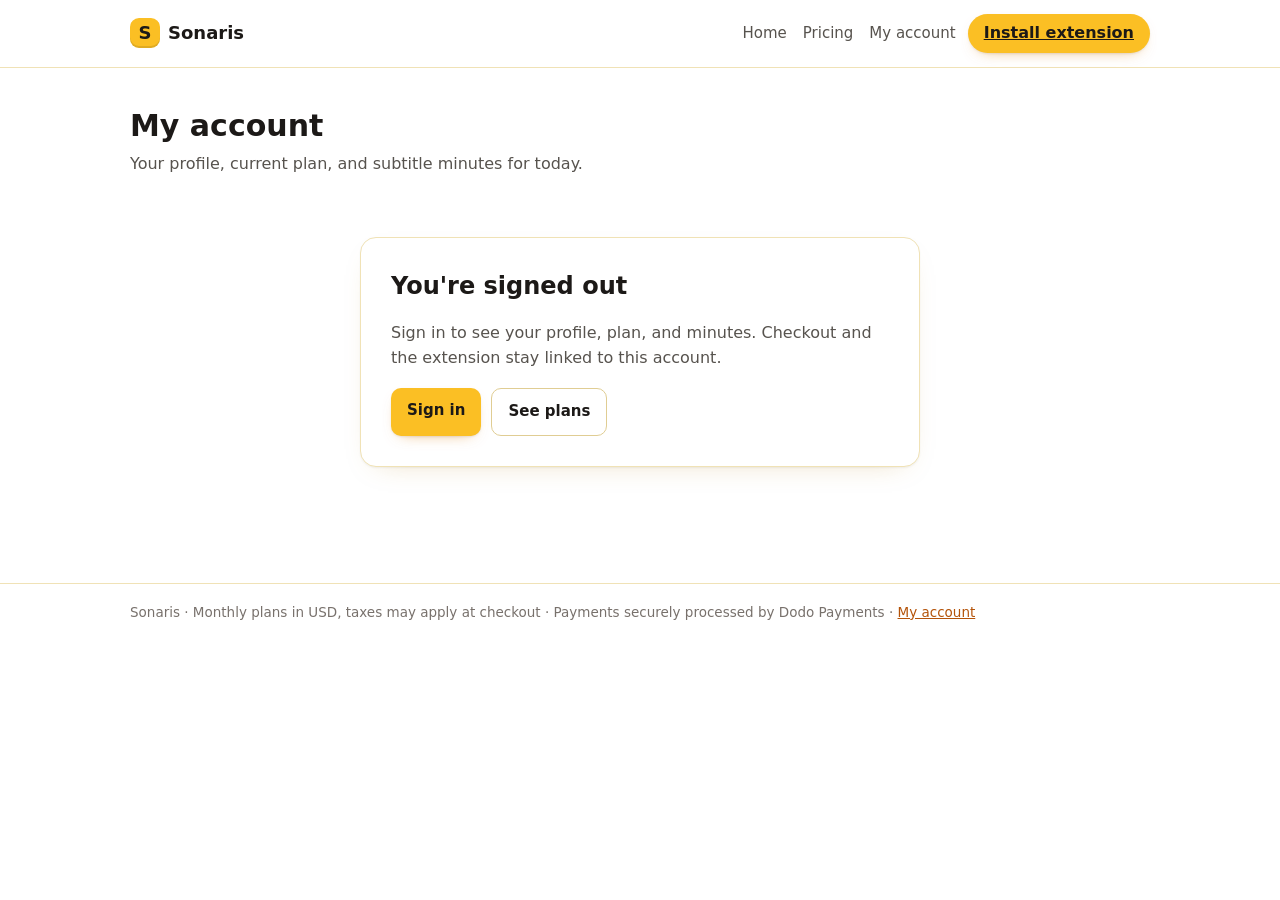
==== account.html @ 2a5b31e5 "responsive navbar" ====
<!doctype html>
<html lang="en">
<head>
  <meta charset="utf-8" />
  <meta name="viewport" content="width=device-width, initial-scale=1" />
  <title>Sonaris — My account</title>
  <meta name="description" content="Your Sonaris profile: name, email, current plan and subtitle minutes quota." />
  <link rel="stylesheet" href="styles.css" />
</head>
<body>
  <header class="site-head">
    <div class="wrap">
      <a class="brand" href="index.html"><span class="brand-mark">S</span>Sonaris</a>
      <nav id="site-nav" aria-label="Primary">
        <a href="index.html">Home</a>
        <a href="pricing.html">Pricing</a>
        <a href="account.html" aria-current="page">My account</a>
      </nav>
      <a data-webstore class="nav-cta" href="https://chromewebstore.google.com/" target="_blank" rel="noopener">Install extension</a>
      <button type="button" class="nav-toggle" data-nav-toggle aria-expanded="false" aria-controls="site-nav" aria-label="Open menu">
        <svg data-nav-icon-open width="20" height="20" viewBox="0 0 24 24" fill="none" stroke="currentColor" stroke-width="2" stroke-linecap="round" aria-hidden="true"><path d="M4 7h16M4 12h16M4 17h16"/></svg>
        <svg data-nav-icon-close width="20" height="20" viewBox="0 0 24 24" fill="none" stroke="currentColor" stroke-width="2" stroke-linecap="round" aria-hidden="true" hidden><path d="M6 6l12 12M18 6L6 18"/></svg>
      </button>
    </div>
  </header>

  <main class="wrap account">
    <section class="hero hero-narrow">
      <h1>My account</h1>
      <p>Your profile, current plan, and subtitle minutes for today.</p>
    </section>

    <div id="account-loading" class="plans-loading" aria-live="polite">
      <div class="spinner" aria-hidden="true"></div>
      <p>Loading your account…</p>
    </div>

    <!-- Signed out: gate before any profile renders. -->
    <section id="account-signedout" class="status-card" hidden>
      <h1>You're signed out</h1>
      <p>Sign in to see your profile, plan, and minutes. Checkout and the extension stay linked to this account.</p>
      <div class="actions">
        <a id="account-signin" class="btn btn-primary" href="signin.html">Sign in</a>
        <a class="btn btn-ghost" href="pricing.html">See plans</a>
      </div>
    </section>

    <div id="account-views" hidden>
      <!-- Profile: name, email, membership. Painted from the Supabase user. -->
      <section class="card account-profile" aria-label="Profile">
        <div class="account-identity">
          <span id="account-avatar" class="avatar" aria-hidden="true">S</span>
          <div>
            <h2 id="account-name">–</h2>
            <p id="account-email" class="account-email">–</p>
          </div>
          <span id="account-verified" class="pill" hidden></span>
        </div>
        <dl class="account-rows">
          <div>
            <dt>Member since</dt>
            <dd id="account-created">–</dd>
          </div>
          <div>
            <dt>User ID</dt>
            <dd><code id="account-id">–</code></dd>
          </div>
        </dl>
      </section>

      <!-- Plan: matched against the live catalog by name (same rule as
           pricing.js); falls back to the quota snapshot when offline. -->
      <section class="card" aria-label="Current plan">
        <p class="card-kicker">Current plan</p>
        <h2 id="plan-name">–</h2>
        <p id="plan-tagline" class="muted">–</p>
        <p id="plan-price" class="plan-price">–</p>
        <div class="actions">
          <a class="btn btn-primary" href="pricing.html">Manage plan</a>
          <a data-webstore class="btn btn-ghost" href="https://chromewebstore.google.com/" target="_blank" rel="noopener">Install extension</a>
        </div>
      </section>

      <!-- Quota: billed in whole subtitle seconds (see backend quota.py);
           shown here in minutes. Resets every 24 hours (UTC day). -->
      <section class="card" aria-label="Minutes usage">
        <p class="card-kicker">Minutes today</p>
        <div id="quota-body">
          <p class="quota-numbers"><strong id="quota-used">–</strong> of <span id="quota-limit">–</span> min used</p>
          <div class="quota-bar" role="progressbar" aria-label="Subtitle minutes used" aria-valuemin="0" aria-valuemax="100" aria-valuenow="0" id="quota-bar">
            <span id="quota-fill"></span>
          </div>
          <p id="quota-remaining" class="muted">–</p>
          <p class="muted small">Minutes reset every 24 hours. Silent stretches and failed sessions bill 0. High-Accuracy (pro engine) minutes bill 3x.</p>
        </div>
        <div id="quota-error" hidden>
          <p class="form-error">Usage couldn't load. Check your connection and try again.</p>
          <div class="actions">
            <button id="quota-retry" class="btn btn-ghost" type="button">Retry</button>
          </div>
        </div>
      </section>

      <section class="account-signout">
        <button id="account-signout" class="btn btn-ghost" type="button">Sign out</button>
      </section>
    </div>
  </main>

  <footer class="site-foot">
    <div class="wrap">
      Sonaris · Monthly plans in USD, taxes may apply at checkout ·
      Payments securely processed by Dodo Payments ·
      <a href="account.html">My account</a>
    </div>
  </footer>

  <script src="site-config.js"></script>
  <script src="auth.js"></script>
  <script src="account.js"></script>
  <script src="nav.js"></script>
</body>
</html>
---- styles.css ----
/* Sonaris site — soft light theme: warm white + honey yellow.
   No frameworks, no build step. All dynamic pages (pricing.js cards,
   sign-in, verify, success) share these tokens. */

:root {
  --bg: #ffffff;
  --bg-soft: #fffbeb;        /* amber-50: gentle tint for bands */
  --panel: #ffffff;
  --panel-raised: #fffbeb;
  --line: #f0e2b6;           /* soft honey border */
  --line-strong: #e0cd93;
  --text: #1c1917;           /* warm near-black for headings */
  --body: #57534e;           /* warm gray for body copy */
  --muted: #78716c;          /* secondary text only, 14px+ */
  --accent: #fbbf24;         /* honey yellow fills */
  --accent-hover: #f59e0b;
  --accent-ink: #1c1917;     /* dark text on honey: high contrast */
  --accent-text: #b45309;    /* amber-700: yellow-hue text that reads on white */
  --good: #15803d;
  --good-bg: #dcfce7;
  --good-ink: #14532d;
  --bad: #b91c1c;
  --radius: 14px;
  --max: 1060px;
  --shadow-card: 0 1px 2px rgba(28, 25, 23, 0.05), 0 10px 28px -18px rgba(180, 130, 20, 0.35);
}

* { box-sizing: border-box; }

body {
  margin: 0;
  background: var(--bg);
  color: var(--body);
  font-family: system-ui, -apple-system, "Segoe UI", sans-serif;
  line-height: 1.55;
}

h1, h2, h3 { color: var(--text); }

a { color: var(--accent-text); }
a:hover { color: #92400e; }

::selection { background: #fde68a; }

:focus-visible {
  outline: 3px solid var(--accent-hover);
  outline-offset: 2px;
  border-radius: 4px;
}

.wrap {
  max-width: var(--max);
  margin: 0 auto;
  padding: 0 20px;
}

/* ---- header ---- */
.site-head {
  background: rgba(255, 255, 255, 0.92);
  border-bottom: 1px solid var(--line);
}
.site-head .wrap {
  display: flex;
  align-items: center;
  gap: 12px;
  padding-top: 14px;
  padding-bottom: 14px;
}
.brand {
  font-weight: 700;
  font-size: 18px;
  color: var(--text);
  text-decoration: none;
}
.brand-mark {
  display: inline-flex;
  align-items: center;
  justify-content: center;
  width: 30px;
  height: 30px;
  border-radius: 9px;
  background: var(--accent);
  color: var(--accent-ink);
  font-weight: 800;
  margin-right: 8px;
  box-shadow: inset 0 -2px 0 rgba(28, 25, 23, 0.12);
}
.site-head nav {
  margin-left: auto;
  display: flex;
  align-items: center;
  gap: 16px;
}
.site-head nav a {
  color: var(--body);
  text-decoration: none;
  font-size: 15px;
}
.site-head nav a:hover { color: var(--text); }
/* Navbar store button (TransParrot-style: text links + one filled CTA).
   Reads as a button but stays an <a> so it works with no JS. The CTA
   lives outside <nav> so it stays pinned at the top on phones while the
   text links collapse into the hamburger menu. */
.site-head nav a.nav-cta,
.site-head a.nav-cta {
  background: var(--accent);
  color: var(--accent-ink);
  font-weight: 650;
  border-radius: 999px;
  padding: 7px 16px;
  box-shadow: 0 1px 2px rgba(28, 25, 23, 0.08), 0 6px 16px -10px rgba(217, 119, 6, 0.7);
  white-space: nowrap;
}
.site-head nav a.nav-cta:hover,
.site-head a.nav-cta:hover {
  background: var(--accent-hover);
  color: var(--accent-ink);
}
/* Hamburger toggle: desktop never shows it. */
.nav-toggle {
  display: none;
  align-items: center;
  justify-content: center;
  width: 40px;
  height: 40px;
  flex: none;
  background: var(--bg);
  border: 1px solid var(--line-strong);
  border-radius: 10px;
  color: var(--text);
  cursor: pointer;
}
.nav-toggle:hover {
  border-color: var(--accent-hover);
  background: var(--bg-soft);
}
.nav-toggle svg { display: block; }
@media (max-width: 767px) {
  /* Top row stays one line: brand | Install extension | hamburger.
     The text links drop into a full-width stacked panel when open. */
  .site-head .wrap { flex-wrap: wrap; gap: 10px 12px; }
  .site-head .brand { font-size: 16px; margin-right: auto; }
  .site-head a.nav-cta {
    margin-left: auto;
    font-size: 14px;
    padding: 7px 12px;
  }
  .nav-toggle { display: inline-flex; }
  .site-head nav {
    display: none;
    flex-basis: 100%;
    flex-direction: column;
    align-items: stretch;
    gap: 0;
    margin: 0;
    border-top: 1px solid var(--line);
  }
  .site-head nav.is-open { display: flex; }
  .site-head nav a {
    padding: 10px 2px;
    border-bottom: 1px solid var(--line);
  }
}

/* ---- hero ---- */
.hero {
  padding: 56px 0 8px;
  max-width: 640px;
}
.hero h1 {
  font-size: 34px;
  line-height: 1.2;
  margin: 0 0 12px;
  font-weight: 750;
}
.hero p {
  color: var(--body);
  margin: 0 0 8px;
  font-size: 17px;
}
.billing-note {
  display: inline-block;
  margin-top: 10px;
  font-size: 14px;
  color: var(--accent-text);
  background: var(--bg-soft);
  border: 1px solid var(--line);
  border-radius: 999px;
  padding: 4px 14px;
}

/* ---- plans ---- */
.plans {
  display: grid;
  grid-template-columns: repeat(3, 1fr);
  gap: 18px;
  padding: 32px 0 8px;
}
@media (max-width: 760px) {
  .plans { grid-template-columns: 1fr; }
}
.plan {
  background: var(--panel);
  border: 1px solid var(--line);
  border-radius: var(--radius);
  box-shadow: var(--shadow-card);
  padding: 24px;
  display: flex;
  flex-direction: column;
  position: relative;
}
.plan.featured {
  background: var(--panel-raised);
  border-color: var(--accent-hover);
  border-width: 2px;
}
.plan-flag {
  position: absolute;
  top: -13px;
  left: 20px;
  background: var(--accent);
  color: var(--accent-ink);
  font-size: 12.5px;
  font-weight: 700;
  border-radius: 999px;
  padding: 2px 12px;
}
/* Signed-in account's current plan: same flag treatment, green tint. */
.plan.is-current {
  border-color: var(--good);
  border-width: 2px;
}
.plan-flag--current {
  background: var(--good-bg);
  color: var(--good-ink);
}
/* Disabled plan buttons (current plan, unavailable downgrades,
   unconnected checkout): same ghost look, no pointer. */
.plan .cta .btn:disabled {
  opacity: 0.55;
  cursor: not-allowed;
}

/* ---- dynamic plans loading / error ---- */
/* Author display rules (flex below) beat the UA `[hidden] -> display:none`
   mapping, so enforce it: hidden must always hide. */
[hidden] {
  display: none !important;
}
.plans-loading {
  display: flex;
  align-items: center;
  gap: 12px;
  color: var(--muted);
  padding: 32px 0 8px;
}
.plans-loading p { margin: 0; }
#plans-error { margin-top: 32px; }
.plan h2 {
  margin: 0;
  font-size: 20px;
}
.plan .price {
  margin: 10px 0 2px;
  font-size: 30px;
  font-weight: 750;
  color: var(--text);
}
.plan .price small {
  font-size: 14px;
  font-weight: 400;
  color: var(--muted);
}
.plan .tagline {
  color: var(--body);
  font-size: 14.5px;
  margin: 0 0 14px;
}
.plan ul {
  list-style: none;
  margin: 0 0 20px;
  padding: 0;
  font-size: 14.5px;
}
.plan li {
  padding: 6px 0 6px 26px;
  position: relative;
  border-top: 1px solid var(--line);
}
.plan li::before {
  content: "✓";
  position: absolute;
  left: 6px;
  color: var(--good);
  font-weight: 700;
}
.plan li.dim { color: var(--muted); }
.plan li.dim::before {
  content: "–";
  color: var(--muted);
}
.plan .cta { margin-top: auto; }

/* ---- buttons ---- */
.btn {
  display: block;
  text-align: center;
  border-radius: 10px;
  padding: 11px 16px;
  font-size: 15px;
  font-weight: 650;
  text-decoration: none;
  cursor: pointer;
  border: 1px solid transparent;
  width: 100%;
}
.btn-primary {
  background: var(--accent);
  color: var(--accent-ink);
  border: none;
  box-shadow: 0 1px 2px rgba(28, 25, 23, 0.08), 0 6px 16px -10px rgba(217, 119, 6, 0.7);
}
.btn-primary:hover { background: var(--accent-hover); }
.btn-primary:disabled {
  opacity: 0.55;
  cursor: wait;
}
.btn-ghost {
  background: var(--bg);
  color: var(--text);
  border-color: var(--line-strong);
}
.btn-ghost:hover { border-color: var(--accent-hover); background: var(--bg-soft); }
/* Google sign-in: brand icon + label centered as one row. The SVG file
   carries width/height attributes, so pin the rendered size here. */
.btn-google {
  display: flex;
  align-items: center;
  justify-content: center;
  gap: 10px;
}
.btn-google img {
  width: 18px;
  height: 18px;
  flex: none;
}

/* ---- account bar (pricing) ---- */
.account-bar {
  display: flex;
  align-items: center;
  gap: 12px;
  background: var(--bg-soft);
  border: 1px solid var(--line);
  border-radius: 12px;
  padding: 10px 16px;
  margin-top: 18px;
  font-size: 14.5px;
  color: var(--body);
}
.account-bar a {
  margin-left: auto;
  font-weight: 650;
  white-space: nowrap;
}

/* ---- auth form (sign-in page) ---- */
.field {
  display: block;
  margin: 0 0 14px;
}
.field span {
  display: block;
  font-size: 13.5px;
  font-weight: 600;
  color: var(--body);
  margin-bottom: 6px;
}
.field input {
  width: 100%;
  background: var(--bg);
  border: 1px solid var(--line-strong);
  border-radius: 10px;
  padding: 11px 12px;
  color: var(--text);
  font-size: 15px;
}
.field input:focus {
  outline: none;
  border-color: var(--accent-hover);
  box-shadow: 0 0 0 3px rgba(251, 191, 36, 0.35);
}
.field input:disabled {
  opacity: 0.5;
}
#signin-name-row {
  display: grid;
  grid-template-columns: 1fr 1fr;
  gap: 12px;
}
.form-error {
  color: var(--bad);
  font-size: 14px;
  margin: 0 0 14px;
}
.switch-line {
  margin-top: 16px;
  font-size: 14.5px;
  color: var(--body);
}
.linklike {
  background: none;
  border: none;
  padding: 0;
  color: var(--accent-text);
  font-size: inherit;
  font-weight: 650;
  cursor: pointer;
}
#signin-subtitle { margin-top: -6px; color: var(--body); }

/* ---- fine print / faq ---- */
.fineprint {
  color: var(--body);
  font-size: 14px;
  padding: 18px 0 8px;
}
.fineprint h2, .faq h2 {
  color: var(--text);
  font-size: 19px;
  margin: 26px 0 8px;
}
.faq details {
  border-top: 1px solid var(--line);
  padding: 10px 0;
}
.faq details:last-child { border-bottom: 1px solid var(--line); }
.faq summary {
  cursor: pointer;
  font-weight: 600;
  color: var(--text);
}
.faq p {
  color: var(--body);
  font-size: 14.5px;
  margin: 6px 0 4px;
}

.site-foot {
  border-top: 1px solid var(--line);
  margin-top: 36px;
  padding: 18px 0 30px;
  color: var(--muted);
  font-size: 13.5px;
}

/* ---- status cards (verify / success pages) ---- */
.status-card {
  background: var(--panel);
  border: 1px solid var(--line);
  border-radius: 16px;
  box-shadow: var(--shadow-card);
  padding: 30px;
  margin: 56px auto;
  max-width: 560px;
}
.status-card h1 {
  font-size: 24px;
  margin: 0 0 10px;
}
.status-card p { color: var(--body); }
.status-card .ok { color: var(--good); font-weight: 700; }
.status-card .err { color: var(--bad); font-weight: 700; }
.status-card .actions {
  display: flex;
  gap: 10px;
  margin-top: 18px;
  flex-wrap: wrap;
}
.status-card .actions .btn { width: auto; }
.spinner {
  width: 26px;
  height: 26px;
  border-radius: 50%;
  border: 3px solid var(--line);
  border-top-color: var(--accent-hover);
  animation: spin 0.9s linear infinite;
  margin: 6px 0 12px;
}
@media (prefers-reduced-motion: reduce) {
  .spinner { animation: none; }
}
@keyframes spin { to { transform: rotate(360deg); } }
code.addr {
  display: block;
  background: var(--bg-soft);
  border: 1px solid var(--line);
  border-radius: 8px;
  padding: 8px 10px;
  margin-top: 10px;
  word-break: break-all;
  color: var(--text);
  font-size: 13px;
}

/* ---- account page ---- */
.account {
  padding-bottom: 24px;
}
.hero-narrow {
  padding: 40px 0 4px;
}
.hero-narrow h1 {
  font-size: 30px;
  margin: 0 0 8px;
}
.hero-narrow p {
  margin: 0;
  font-size: 16px;
}
.card {
  background: var(--panel);
  border: 1px solid var(--line);
  border-radius: var(--radius);
  box-shadow: var(--shadow-card);
  padding: 22px 24px;
  margin-top: 18px;
}
.card h2 {
  margin: 0;
  font-size: 21px;
}
.card-kicker {
  margin: 0 0 6px;
  font-size: 12.5px;
  font-weight: 700;
  letter-spacing: 0.04em;
  text-transform: uppercase;
  color: var(--accent-text);
}
.card .actions {
  display: flex;
  gap: 10px;
  margin-top: 16px;
  flex-wrap: wrap;
}
.card .actions .btn { width: auto; }
.muted { color: var(--muted); }
.small { font-size: 13.5px; }
.account-identity {
  display: flex;
  align-items: center;
  gap: 14px;
}
.account-identity h2 { overflow-wrap: anywhere; }
.account-email {
  margin: 2px 0 0;
  color: var(--body);
  font-size: 14.5px;
  overflow-wrap: anywhere;
}
.avatar {
  flex: none;
  display: inline-flex;
  align-items: center;
  justify-content: center;
  width: 52px;
  height: 52px;
  border-radius: 50%;
  background: var(--accent);
  color: var(--accent-ink);
  font-size: 22px;
  font-weight: 800;
  box-shadow: inset 0 -2px 0 rgba(28, 25, 23, 0.12);
}
.pill {
  margin-left: auto;
  flex: none;
  font-size: 12.5px;
  font-weight: 700;
  border-radius: 999px;
  padding: 3px 12px;
  border: 1px solid var(--line-strong);
  color: var(--body);
  background: var(--bg-soft);
  white-space: nowrap;
}
.pill-ok {
  background: var(--good-bg);
  border-color: var(--good-bg);
  color: var(--good-ink);
}
.pill-warn {
  background: #fef3c7;
  border-color: #f0e2b6;
  color: #92400e;
}
.account-rows {
  margin: 16px 0 0;
  padding: 0;
  border-top: 1px solid var(--line);
}
.account-rows > div {
  display: flex;
  gap: 12px;
  padding: 10px 0;
  border-bottom: 1px solid var(--line);
}
.account-rows dt {
  flex: none;
  width: 130px;
  font-size: 13.5px;
  font-weight: 600;
  color: var(--body);
}
.account-rows dd {
  margin: 0;
  font-size: 14.5px;
  color: var(--text);
  overflow-wrap: anywhere;
  min-width: 0;
}
.account-rows dd code {
  font-size: 12.5px;
  word-break: break-all;
}
.plan-price {
  margin: 8px 0 0;
  font-size: 17px;
  font-weight: 700;
  color: var(--text);
}
.quota-numbers {
  font-size: 17px;
  color: var(--body);
  margin: 0 0 12px;
}
.quota-numbers strong {
  font-size: 30px;
  font-weight: 750;
  color: var(--text);
}
.quota-bar {
  height: 10px;
  border-radius: 999px;
  background: var(--bg-soft);
  border: 1px solid var(--line);
  overflow: hidden;
}
.quota-bar > span {
  display: block;
  height: 100%;
  width: 0;
  border-radius: 999px;
  background: var(--accent);
  transition: width 0.4s ease;
}
.quota-bar > span.quota-fill--low { background: var(--bad); }
.quota-low { color: var(--bad); font-weight: 600; }
.account-signout {
  margin-top: 22px;
}
.account-signout .btn { width: auto; }
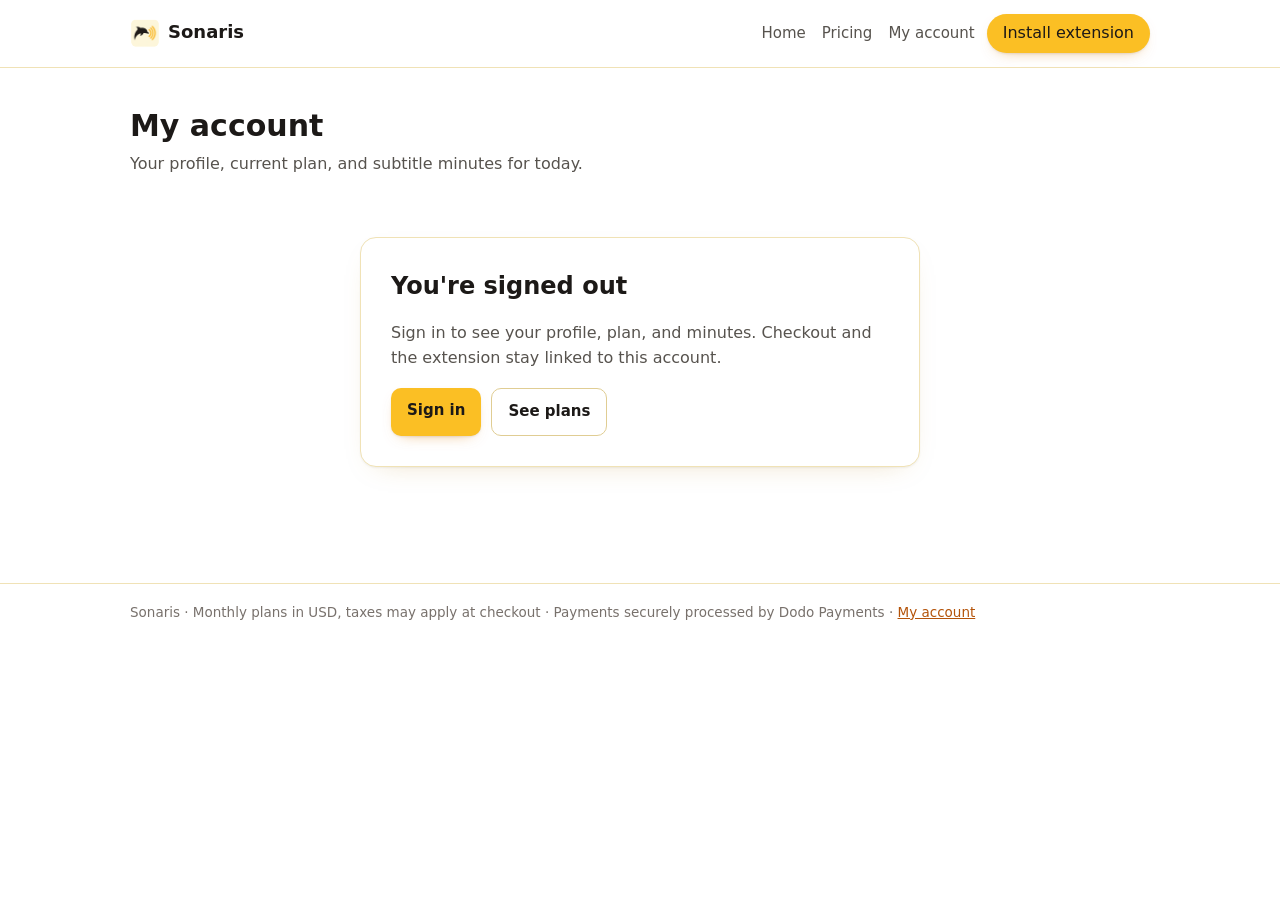
==== commit b0bfd995: "Added logo" ====
--- a/account.html
+++ b/account.html
@@ -2,27 +2,15 @@
 <html lang="en">
 <head>
   <meta charset="utf-8" />
+  <link rel="icon" type="image/png" href="icons/favicon.png" />
   <meta name="viewport" content="width=device-width, initial-scale=1" />
   <title>Sonaris — My account</title>
   <meta name="description" content="Your Sonaris profile: name, email, current plan and subtitle minutes quota." />
   <link rel="stylesheet" href="styles.css" />
 </head>
 <body>
-  <header class="site-head">
-    <div class="wrap">
-      <a class="brand" href="index.html"><span class="brand-mark">S</span>Sonaris</a>
-      <nav id="site-nav" aria-label="Primary">
-        <a href="index.html">Home</a>
-        <a href="pricing.html">Pricing</a>
-        <a href="account.html" aria-current="page">My account</a>
-      </nav>
-      <a data-webstore class="nav-cta" href="https://chromewebstore.google.com/" target="_blank" rel="noopener">Install extension</a>
-      <button type="button" class="nav-toggle" data-nav-toggle aria-expanded="false" aria-controls="site-nav" aria-label="Open menu">
-        <svg data-nav-icon-open width="20" height="20" viewBox="0 0 24 24" fill="none" stroke="currentColor" stroke-width="2" stroke-linecap="round" aria-hidden="true"><path d="M4 7h16M4 12h16M4 17h16"/></svg>
-        <svg data-nav-icon-close width="20" height="20" viewBox="0 0 24 24" fill="none" stroke="currentColor" stroke-width="2" stroke-linecap="round" aria-hidden="true" hidden><path d="M6 6l12 12M18 6L6 18"/></svg>
-      </button>
-    </div>
-  </header>
+  <site-header active="account"></site-header>
+  <noscript><header class="site-head"><div class="wrap"><a class="brand" href="index.html"><img class="brand-mark" src="icons/logo-mark.png" alt="" aria-hidden="true" />Sonaris</a><nav id="site-nav-noscript" aria-label="Primary"><a href="index.html">Home</a> <a href="pricing.html">Pricing</a> <a href="account.html">My account</a></nav></div></header></noscript>
 
   <main class="wrap account">
     <section class="hero hero-narrow">
@@ -101,21 +89,27 @@
         </div>
       </section>
 
+      <!-- Security: password reset over Supabase email link. -->
+      <section class="card" aria-label="Security">
+        <p class="card-kicker">Security</p>
+        <h2>Password</h2>
+        <p class="muted">We'll email you a secure link to set a new password. It expires soon — use it promptly.</p>
+        <p id="account-reset-msg" class="muted" hidden></p>
+        <div class="actions">
+          <button id="account-reset" class="btn btn-ghost" type="button">Reset password</button>
+        </div>
+      </section>
+
       <section class="account-signout">
         <button id="account-signout" class="btn btn-ghost" type="button">Sign out</button>
       </section>
     </div>
   </main>
 
-  <footer class="site-foot">
-    <div class="wrap">
-      Sonaris · Monthly plans in USD, taxes may apply at checkout ·
-      Payments securely processed by Dodo Payments ·
-      <a href="account.html">My account</a>
-    </div>
-  </footer>
+  <site-footer variant="billing-full"></site-footer>
 
   <script src="site-config.js"></script>
+  <script src="components.js"></script>
   <script src="auth.js"></script>
   <script src="account.js"></script>
   <script src="nav.js"></script>
--- a/styles.css
+++ b/styles.css
@@ -73,17 +73,13 @@
   text-decoration: none;
 }
 .brand-mark {
-  display: inline-flex;
-  align-items: center;
-  justify-content: center;
+  display: inline-block;
   width: 30px;
   height: 30px;
   border-radius: 9px;
-  background: var(--accent);
-  color: var(--accent-ink);
-  font-weight: 800;
+  object-fit: cover;
   margin-right: 8px;
-  box-shadow: inset 0 -2px 0 rgba(28, 25, 23, 0.12);
+  vertical-align: middle;
 }
 .site-head nav {
   margin-left: auto;
@@ -105,11 +101,12 @@
 .site-head a.nav-cta {
   background: var(--accent);
   color: var(--accent-ink);
-  font-weight: 650;
+  font-weight: 500;
   border-radius: 999px;
   padding: 7px 16px;
   box-shadow: 0 1px 2px rgba(28, 25, 23, 0.08), 0 6px 16px -10px rgba(217, 119, 6, 0.7);
   white-space: nowrap;
+  text-decoration: none;
 }
 .site-head nav a.nav-cta:hover,
 .site-head a.nav-cta:hover {
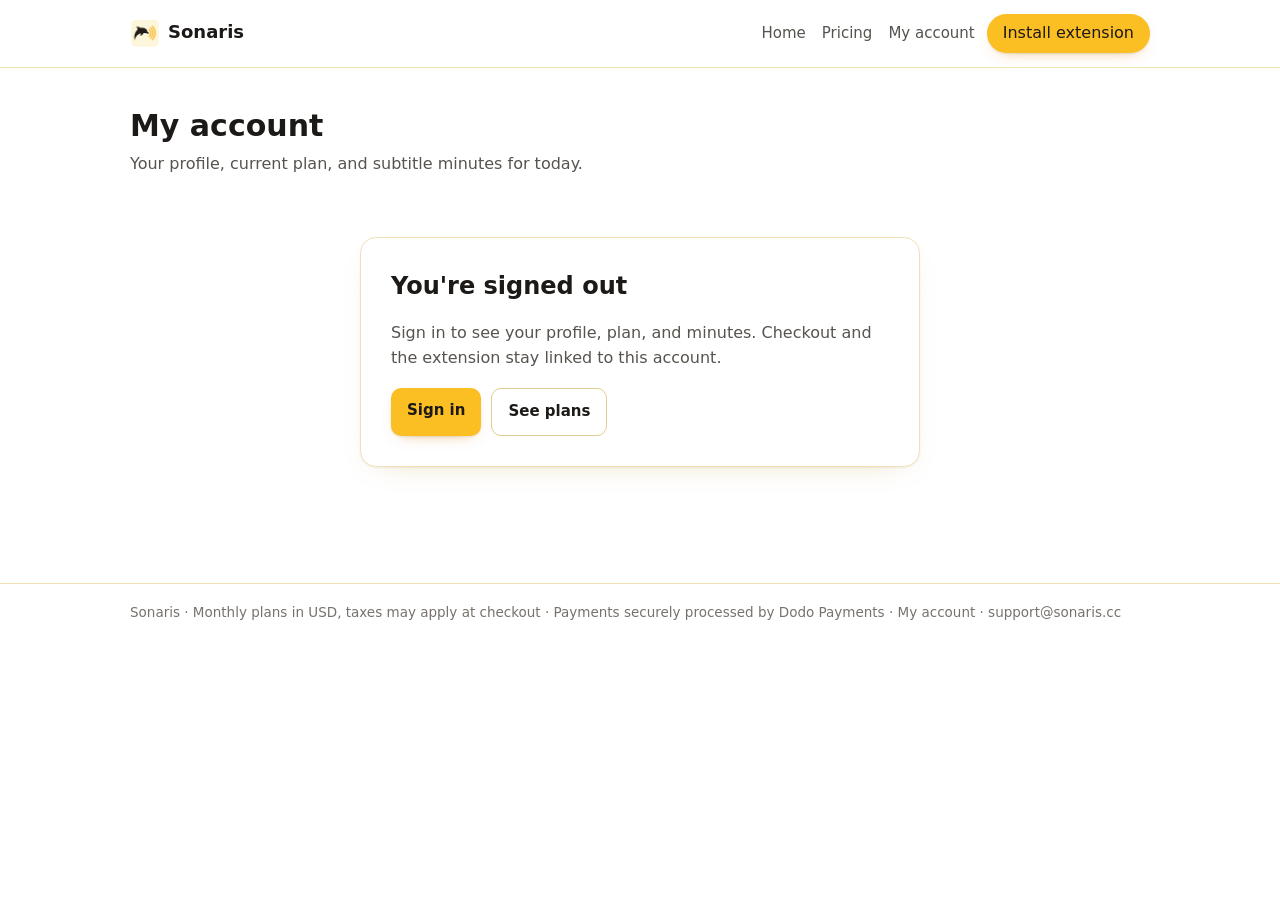
==== commit a85d712d: "Updated logo" ====
--- a/account.html
+++ b/account.html
@@ -10,7 +10,7 @@
 </head>
 <body>
   <site-header active="account"></site-header>
-  <noscript><header class="site-head"><div class="wrap"><a class="brand" href="index.html"><img class="brand-mark" src="icons/logo-mark.png" alt="" aria-hidden="true" />Sonaris</a><nav id="site-nav-noscript" aria-label="Primary"><a href="index.html">Home</a> <a href="pricing.html">Pricing</a> <a href="account.html">My account</a></nav></div></header></noscript>
+  <noscript><header class="site-head"><div class="wrap"><a class="brand" href="index.html"><img class="brand-mark" src="icons/logo.png" alt="" aria-hidden="true" />Sonaris</a><nav id="site-nav-noscript" aria-label="Primary"><a href="index.html">Home</a> <a href="pricing.html">Pricing</a> <a href="account.html">My account</a></nav></div></header></noscript>
 
   <main class="wrap account">
     <section class="hero hero-narrow">
--- a/styles.css
+++ b/styles.css
@@ -450,6 +450,15 @@
   color: var(--muted);
   font-size: 13.5px;
 }
+/* Footer links mirror the landing footer's Tailwind styling
+   (text-stone-500, no underline, hover:text-cocoa): --muted is
+   #78716c (stone-500) and --text is #1c1917 (cocoa). Needed because
+   these pages load styles.css, not the Tailwind CDN. */
+.site-foot a {
+  color: var(--muted);
+  text-decoration: none;
+}
+.site-foot a:hover { color: var(--text); }
 
 /* ---- status cards (verify / success pages) ---- */
 .status-card {
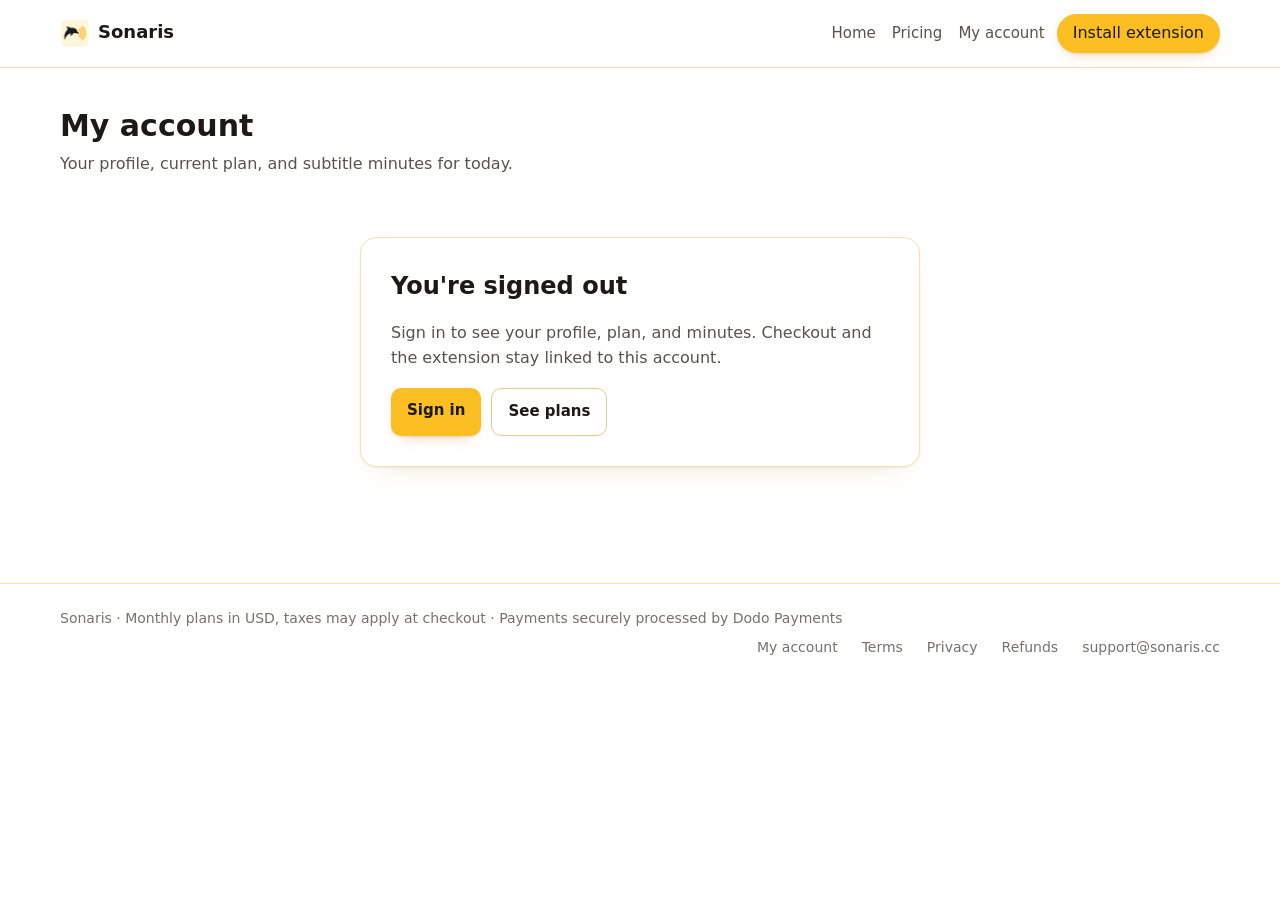
==== commit 375cee37: "added tab logo" ====
--- a/account.html
+++ b/account.html
@@ -2,10 +2,11 @@
 <html lang="en">
 <head>
   <meta charset="utf-8" />
-  <link rel="icon" type="image/png" href="icons/favicon.png" />
+  <link rel="icon" type="image/png" sizes="128x128" href="icons/favicon.png?v=2" />
   <meta name="viewport" content="width=device-width, initial-scale=1" />
   <title>Sonaris — My account</title>
   <meta name="description" content="Your Sonaris profile: name, email, current plan and subtitle minutes quota." />
+  <meta name="robots" content="noindex, nofollow" />
   <link rel="stylesheet" href="styles.css" />
 </head>
 <body>
@@ -65,8 +66,10 @@
         <p id="plan-price" class="plan-price">–</p>
         <div class="actions">
           <a class="btn btn-primary" href="pricing.html">Manage plan</a>
+          <button id="plan-portal" class="btn btn-ghost" type="button" hidden>Manage subscription</button>
           <a data-webstore class="btn btn-ghost" href="https://chromewebstore.google.com/" target="_blank" rel="noopener">Install extension</a>
         </div>
+        <p id="plan-portal-msg" class="muted" hidden></p>
       </section>
 
       <!-- Quota: billed in whole subtitle seconds (see backend quota.py);
--- a/styles.css
+++ b/styles.css
@@ -21,7 +21,7 @@
   --good-ink: #14532d;
   --bad: #b91c1c;
   --radius: 14px;
-  --max: 1060px;
+  --max: 1200px; /* match the landing page's max-w-6xl */
   --shadow-card: 0 1px 2px rgba(28, 25, 23, 0.05), 0 10px 28px -18px rgba(180, 130, 20, 0.35);
 }
 
@@ -94,9 +94,10 @@
 }
 .site-head nav a:hover { color: var(--text); }
 /* Navbar store button (TransParrot-style: text links + one filled CTA).
-   Reads as a button but stays an <a> so it works with no JS. The CTA
-   lives outside <nav> so it stays pinned at the top on phones while the
-   text links collapse into the hamburger menu. */
+   Reads as a button but stays an <a> so it works with no JS. Desktop
+   shows the pinned top-row button; on phones that button hides and the
+   duplicate inside <nav> shows instead, so Install extension lives
+   only in the hamburger menu. */
 .site-head nav a.nav-cta,
 .site-head a.nav-cta {
   background: var(--accent);
@@ -113,6 +114,8 @@
   background: var(--accent-hover);
   color: var(--accent-ink);
 }
+/* In-nav duplicate: desktop uses the pinned top-row button. */
+.site-head nav a.nav-cta { display: none; }
 /* Hamburger toggle: desktop never shows it. */
 .nav-toggle {
   display: none;
@@ -151,11 +154,22 @@
     gap: 0;
     margin: 0;
     border-top: 1px solid var(--line);
+    /* Below the toggle: brand + hamburger stay on the first row
+       while the open menu drops underneath. */
+    order: 3;
   }
   .site-head nav.is-open { display: flex; }
   .site-head nav a {
     padding: 10px 2px;
     border-bottom: 1px solid var(--line);
+  }
+  /* Phones: the pinned top-row button hides; the in-nav duplicate
+     shows as a centered pill below the text links. */
+  .site-head .wrap > a.nav-cta { display: none; }
+  .site-head nav a.nav-cta {
+    display: block;
+    text-align: center;
+    margin: 12px 0 6px;
   }
 }
 
@@ -189,7 +203,7 @@
 /* ---- plans ---- */
 .plans {
   display: grid;
-  grid-template-columns: repeat(3, 1fr);
+  grid-template-columns: repeat(auto-fit, minmax(min(100%, 240px), 1fr));
   gap: 18px;
   padding: 32px 0 8px;
 }
@@ -346,7 +360,8 @@
 .account-bar {
   display: flex;
   align-items: center;
-  gap: 12px;
+  flex-wrap: wrap;
+  gap: 4px 12px;
   background: var(--bg-soft);
   border: 1px solid var(--line);
   border-radius: 12px;
@@ -354,6 +369,10 @@
   margin-top: 18px;
   font-size: 14.5px;
   color: var(--body);
+}
+.account-bar > span:first-child {
+  min-width: 0;
+  overflow-wrap: anywhere;
 }
 .account-bar a {
   margin-left: auto;
@@ -446,14 +465,26 @@
 .site-foot {
   border-top: 1px solid var(--line);
   margin-top: 36px;
-  padding: 18px 0 30px;
+  padding: 24px 0;
   color: var(--muted);
-  font-size: 13.5px;
-}
-/* Footer links mirror the landing footer's Tailwind styling
-   (text-stone-500, no underline, hover:text-cocoa): --muted is
-   #78716c (stone-500) and --text is #1c1917 (cocoa). Needed because
-   these pages load styles.css, not the Tailwind CDN. */
+  font-size: 14px;
+}
+/* Same layout as the landing footer (index.html, Tailwind):
+   tagline left, link group right, wrapping on narrow screens.
+   --line is honeyline #f0e2b6, --muted is stone-500 #78716c,
+   --text is cocoa #1c1917. Plain CSS here because these pages
+   load styles.css, not the Tailwind CDN. */
+.site-foot .wrap {
+  display: flex;
+  flex-wrap: wrap;
+  gap: 8px 24px;
+}
+.site-foot .foot-links {
+  margin-left: auto;
+  display: flex;
+  flex-wrap: wrap;
+  gap: 8px 24px;
+}
 .site-foot a {
   color: var(--muted);
   text-decoration: none;
